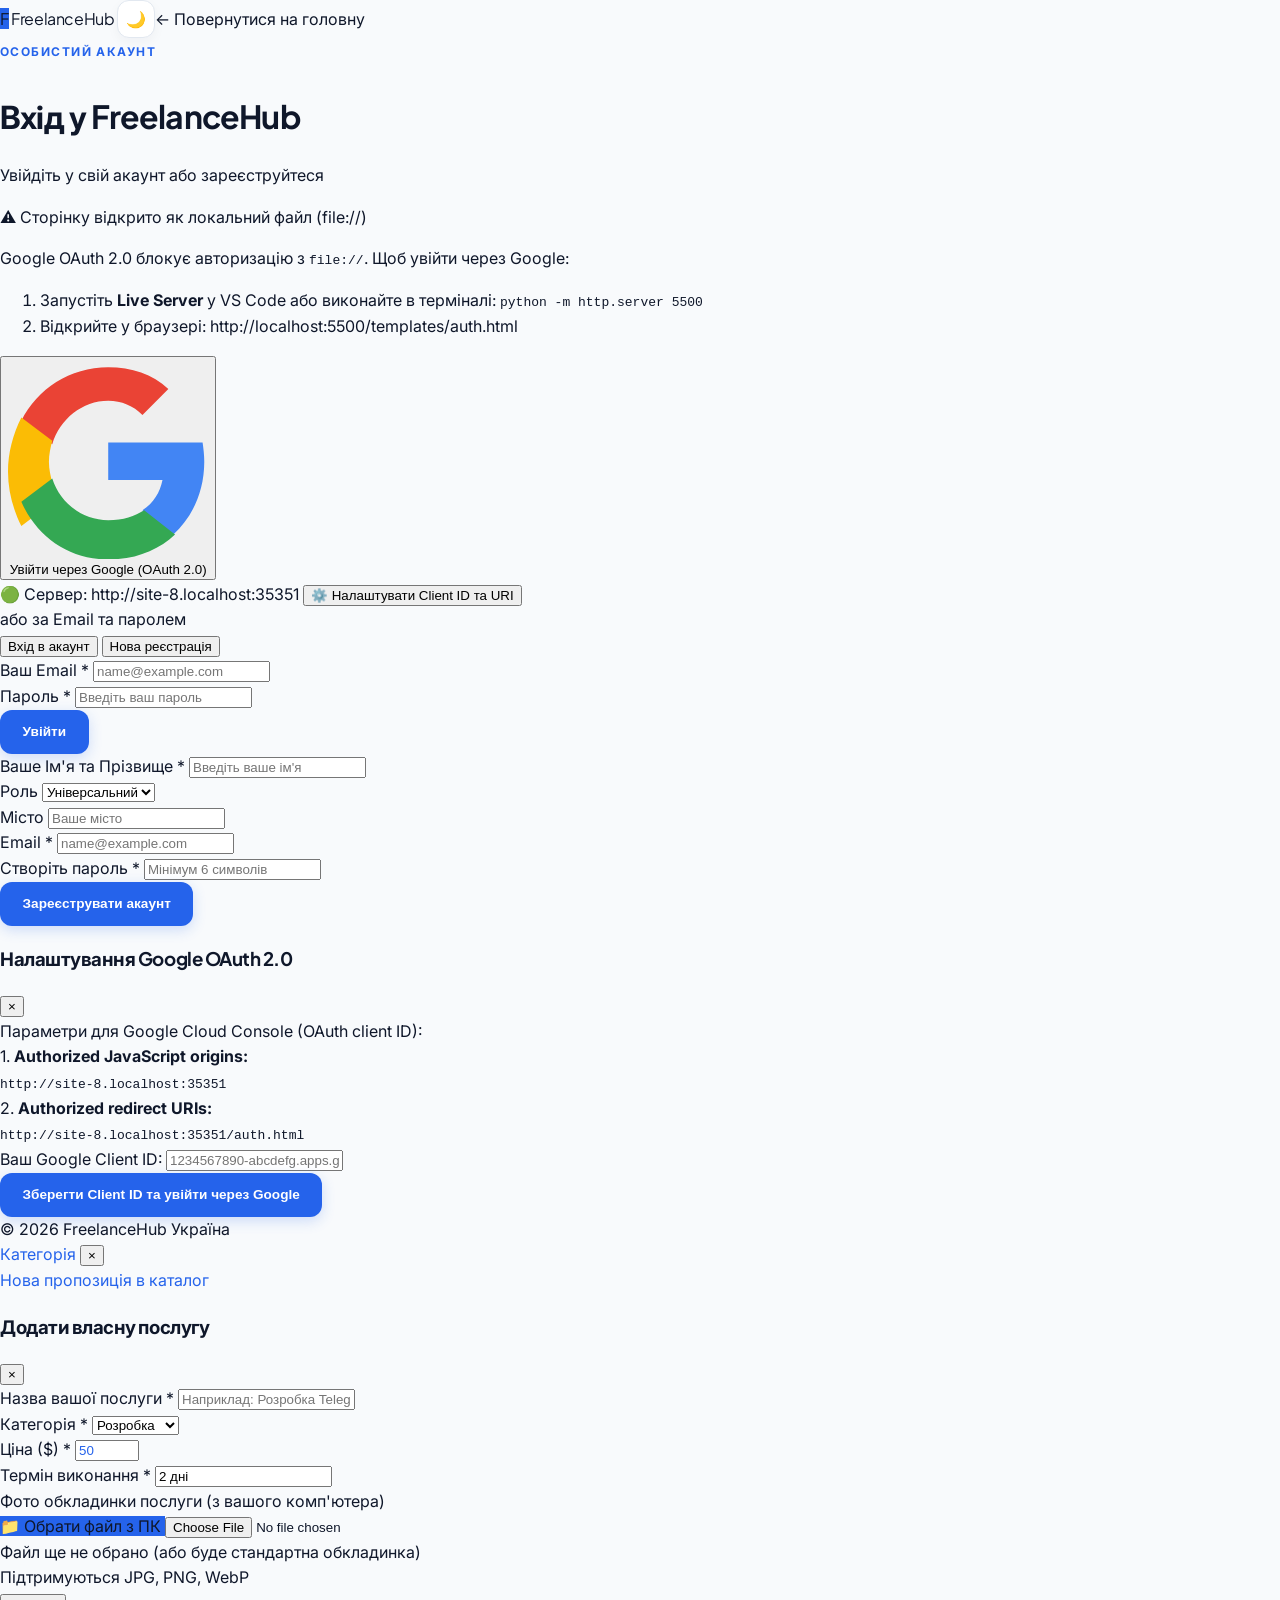
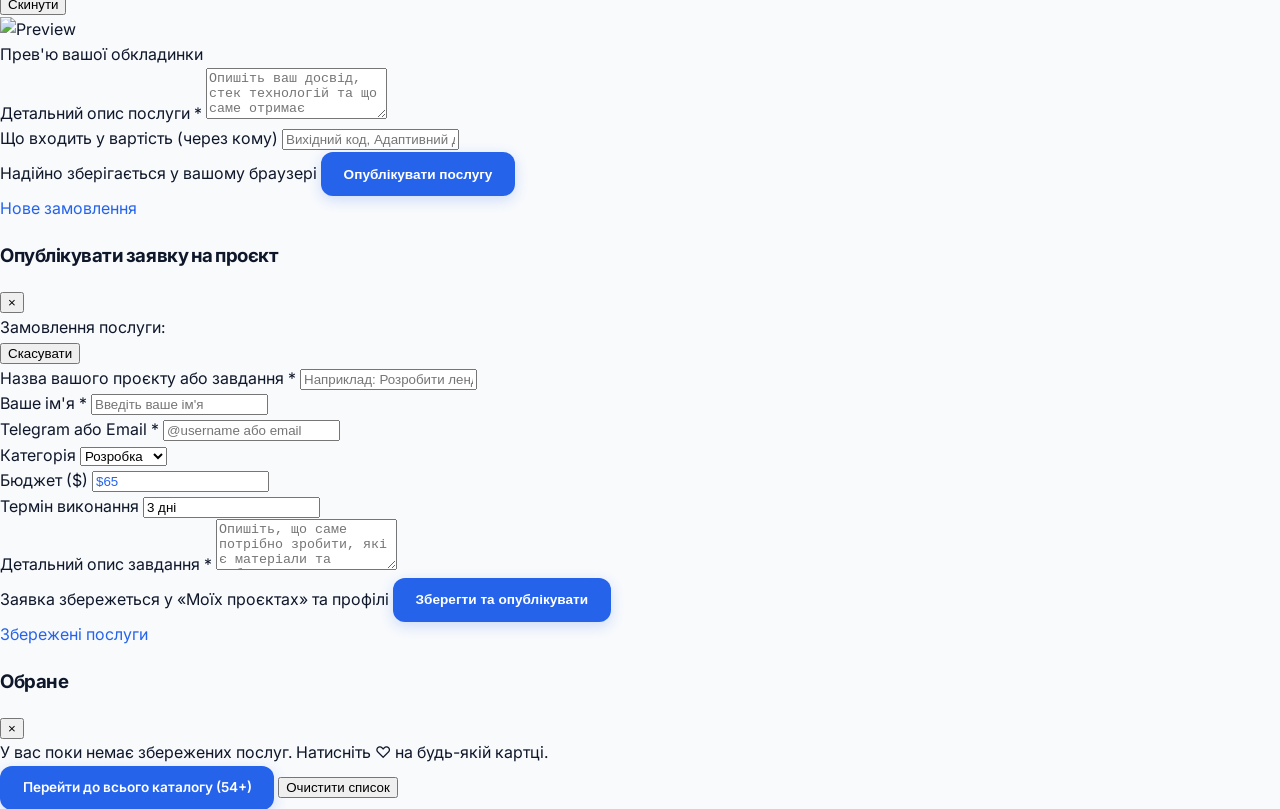
==== auth.html @ b8a4446a "update 4" ====
<!DOCTYPE html>
<html lang="uk" class="scroll-smooth">
<head>
    <meta charset="UTF-8">
    <meta name="viewport" content="width=device-width, initial-scale=1.0">
    <title>Вхід та Реєстрація — FreelanceHub Україна</title>
    <script src="https://cdn.tailwindcss.com"></script>
    <script src="https://accounts.google.com/gsi/client" async defer></script>
    <link href="https://fonts.googleapis.com/css2?family=Inter:wght@400;500;600;700&family=Plus+Jakarta+Sans:wght@700;800&display=swap" rel="stylesheet">
    <link rel="stylesheet" href="style.css">
    <link rel="stylesheet" href="../style.css">
    <link rel="stylesheet" href="../static/style.css">
</head>
<body class="bg-slate-50 text-slate-900 antialiased min-h-screen flex flex-col justify-between">

    <header class="border-b border-slate-200 bg-white">
        <div class="max-w-7xl mx-auto px-4 sm:px-8 h-16 flex items-center justify-between">
            <a href="index.html" class="font-display text-xl font-extrabold text-slate-900 flex items-center gap-2">
                <span class="w-8 h-8 rounded-xl bg-accent-dynamic text-white flex items-center justify-center text-base font-bold">F</span>
                <span>FreelanceHub</span>
            </a>
            <a href="index.html" class="text-xs font-bold text-slate-600 hover:text-slate-900">← Повернутися на головну</a>
        </div>
    </header>

    <main class="py-12 px-4 flex-1 flex items-center justify-center">
        <div class="w-full max-w-md bg-white rounded-3xl border border-slate-200 p-6 sm:p-8 shadow-xl">
            <div class="text-center mb-6">
                <div class="eyebrow">Особистий акаунт</div>
                <h1 class="font-display text-2xl sm:text-3xl font-extrabold text-slate-900">Вхід у FreelanceHub</h1>
                <p class="text-xs text-slate-500 mt-1">Увійдіть у свій акаунт або зареєструйтеся</p>
            </div>

            <div id="file-protocol-warning" class="hidden mb-5 p-4 rounded-2xl bg-amber-50 border border-amber-200 text-xs text-amber-900 space-y-2">
                <div class="font-bold text-amber-800">⚠️ Сторінку відкрито як локальний файл (file://)</div>
                <p>Google OAuth 2.0 блокує авторизацію з <code>file://</code>. Щоб увійти через Google:</p>
                <ol class="list-decimal pl-4 space-y-1">
                    <li>Запустіть <strong>Live Server</strong> у VS Code або виконайте в терміналі: <code>python -m http.server 5500</code></li>
                    <li>Відкрийте у браузері: <a href="http://localhost:5500/templates/auth.html" class="font-bold text-blue-600 underline">http://localhost:5500/templates/auth.html</a></li>
                </ol>
            </div>

            <div class="space-y-2 mb-5">
                <button type="button" id="real-google-oauth-btn" class="w-full py-3 px-4 rounded-xl border border-slate-300 bg-white hover:bg-slate-50 font-bold text-xs text-slate-800 flex items-center justify-center gap-3 shadow-sm transition-all">
                    <svg class="w-4 h-4" viewBox="0 0 24 24">
                        <path fill="#EA4335" d="M12 5c1.6 0 3 .6 4.1 1.7l3.1-3.1C17.3 1.8 14.8 1 12 1 7.4 1 3.5 3.6 1.6 7.4l3.7 2.8C6.2 7.2 8.9 5 12 5z"/>
                        <path fill="#4285F4" d="M23.5 12.3c0-.8-.1-1.6-.2-2.3H12v4.5h6.5c-.3 1.5-1.1 2.8-2.4 3.6l3.7 2.9c2.2-2 3.7-5 3.7-8.7z"/>
                        <path fill="#FBBC05" d="M5.3 14.8c-.2-.8-.4-1.6-.4-2.5s.2-1.7.4-2.5L1.6 7C.6 9 0 11.2 0 13.5s.6 4.5 1.6 6.5l3.7-2.8z"/>
                        <path fill="#34A853" d="M12 24c3.2 0 6-1.1 8-3l-3.7-2.9c-1.1.7-2.5 1.2-4.3 1.2-3.1 0-5.8-2.1-6.7-5l-3.7 2.8C3.5 21.4 7.4 24 12 24z"/>
                    </svg>
                    <span>Увійти через Google (OAuth 2.0)</span>
                </button>
                <div class="flex items-center justify-between text-[11px]">
                    <span id="origin-status-badge" class="text-slate-400"></span>
                    <button type="button" id="open-google-config-btn" class="font-semibold text-slate-500 hover:text-blue-600 underline">
                        ⚙️ Налаштувати Client ID та URI
                    </button>
                </div>
            </div>

            <div class="relative flex py-2 items-center mb-5">
                <div class="flex-grow border-t border-slate-200"></div>
                <span class="flex-shrink mx-3 text-[11px] font-bold uppercase text-slate-400">або за Email та паролем</span>
                <div class="flex-grow border-t border-slate-200"></div>
            </div>

            <div class="grid grid-cols-2 gap-2 p-1 bg-slate-100 rounded-xl mb-5 text-xs font-bold">
                <button type="button" id="tab-login" class="py-2 rounded-lg bg-white text-slate-900 shadow-sm">Вхід в акаунт</button>
                <button type="button" id="tab-register" class="py-2 rounded-lg text-slate-500">Нова реєстрація</button>
            </div>

            <div id="auth-error-box" class="hidden mb-4 p-3 rounded-xl bg-red-50 border border-red-200 text-xs font-semibold text-red-600"></div>

            <form id="login-form" class="space-y-4">
                <div>
                    <label class="block text-xs font-bold text-slate-800 mb-1">Ваш Email *</label>
                    <input type="email" required id="login-email" placeholder="name@example.com" class="w-full bg-slate-50 rounded-xl border border-slate-200 px-3.5 py-2.5 text-sm outline-none">
                </div>
                <div>
                    <label class="block text-xs font-bold text-slate-800 mb-1">Пароль *</label>
                    <input type="password" required id="login-pass" placeholder="Введіть ваш пароль" class="w-full bg-slate-50 rounded-xl border border-slate-200 px-3.5 py-2.5 text-sm outline-none">
                </div>
                <button type="submit" class="btn btn-primary w-full">Увійти</button>
            </form>

            <form id="register-form" class="hidden space-y-4">
                <div>
                    <label class="block text-xs font-bold text-slate-800 mb-1">Ваше Ім'я та Прізвище *</label>
                    <input type="text" required id="reg-name" placeholder="Введіть ваше ім'я" class="w-full bg-slate-50 rounded-xl border border-slate-200 px-3.5 py-2.5 text-sm outline-none">
                </div>
                <div class="grid grid-cols-2 gap-3">
                    <div>
                        <label class="block text-xs font-bold text-slate-800 mb-1">Роль</label>
                        <select id="reg-role" class="w-full bg-slate-50 rounded-xl border border-slate-200 px-3 py-2.5 text-sm outline-none">
                            <option value="Замовник і Фрілансер">Універсальний</option>
                            <option value="Замовник">Замовник</option>
                            <option value="Фрілансер">Фрілансер</option>
                        </select>
                    </div>
                    <div>
                        <label class="block text-xs font-bold text-slate-800 mb-1">Місто</label>
                        <input type="text" required id="reg-city" placeholder="Ваше місто" class="w-full bg-slate-50 rounded-xl border border-slate-200 px-3.5 py-2.5 text-sm outline-none">
                    </div>
                </div>
                <div>
                    <label class="block text-xs font-bold text-slate-800 mb-1">Email *</label>
                    <input type="email" required id="reg-email" placeholder="name@example.com" class="w-full bg-slate-50 rounded-xl border border-slate-200 px-3.5 py-2.5 text-sm outline-none">
                </div>
                <div>
                    <label class="block text-xs font-bold text-slate-800 mb-1">Створіть пароль *</label>
                    <input type="password" required minlength="6" id="reg-pass" placeholder="Мінімум 6 символів" class="w-full bg-slate-50 rounded-xl border border-slate-200 px-3.5 py-2.5 text-sm outline-none">
                </div>
                <button type="submit" class="btn btn-primary w-full">Зареєструвати акаунт</button>
            </form>
        </div>
    </main>

    <div id="google-config-modal" class="fixed inset-0 z-50 hidden items-center justify-center p-4 bg-slate-900/60 backdrop-blur-sm">
        <div class="w-full max-w-lg bg-white rounded-3xl border border-slate-200 shadow-2xl p-6 space-y-4">
            <div class="flex items-center justify-between border-b border-slate-100 pb-3">
                <h3 class="font-display text-lg font-extrabold text-slate-900">Налаштування Google OAuth 2.0</h3>
                <button type="button" id="close-google-config" class="text-slate-400 hover:text-slate-800 text-xl">&times;</button>
            </div>
            <div class="text-xs text-slate-600 space-y-3 leading-relaxed">
                <div class="p-3 rounded-xl bg-blue-50 border border-blue-200 text-slate-800 space-y-1.5">
                    <div class="font-bold text-blue-800">Параметри для Google Cloud Console (OAuth client ID):</div>
                    <div>1. <strong>Authorized JavaScript origins:</strong><br>
                        <code id="copy-origin-box" class="inline-block mt-0.5 bg-white px-2 py-1 rounded border border-blue-200 font-bold text-blue-700 select-all">http://localhost:5500</code>
                    </div>
                    <div>2. <strong>Authorized redirect URIs:</strong><br>
                        <code id="copy-redirect-box" class="inline-block mt-0.5 bg-white px-2 py-1 rounded border border-blue-200 font-bold text-blue-700 select-all">http://localhost:5500/templates/auth.html</code>
                    </div>
                </div>
            </div>
            <form id="save-client-id-form" class="space-y-3 pt-2 border-t border-slate-100">
                <div>
                    <label class="block text-xs font-bold text-slate-800 mb-1">Ваш Google Client ID:</label>
                    <input type="text" required id="google-client-id-input" placeholder="1234567890-abcdefg.apps.googleusercontent.com" class="w-full bg-slate-50 rounded-xl border border-slate-200 px-3.5 py-2.5 text-xs outline-none">
                </div>
                <div class="flex justify-end gap-2">
                    <button type="submit" class="btn btn-primary text-xs w-full">Зберегти Client ID та увійти через Google</button>
                </div>
            </form>
        </div>
    </div>

    <footer class="py-6 text-center text-xs text-slate-400">
        © 2026 FreelanceHub Україна
    </footer>

    <script>
        if (window.location.hostname === '127.0.0.1') {
            window.location.hostname = 'localhost';
        }

        (function loadCoreScript() {
            const paths = ['script.js', '../script.js', '../static/script.js'];
            let idx = 0;
            function tryNext() {
                if (idx >= paths.length) return;
                const s = document.createElement('script');
                s.src = paths[idx++];
                s.onload = initAuthPage;
                s.onerror = tryNext;
                document.body.appendChild(s);
            }
            tryNext();
        })();

        function initAuthPage() {
            const tabLogin = document.getElementById('tab-login');
            const tabReg = document.getElementById('tab-register');
            const formLogin = document.getElementById('login-form');
            const formReg = document.getElementById('register-form');
            const errBox = document.getElementById('auth-error-box');

            const isFileProtocol = window.location.protocol === 'file:';
            if (isFileProtocol) {
                document.getElementById('file-protocol-warning').classList.remove('hidden');
                document.getElementById('origin-status-badge').textContent = '⚠️ Відкрийте через localhost';
            } else {
                const cleanUrl = window.location.href.split('#')[0].split('?')[0];
                document.getElementById('copy-origin-box').textContent = window.location.origin;
                document.getElementById('copy-redirect-box').textContent = cleanUrl;
                document.getElementById('origin-status-badge').textContent = `🟢 Сервер: ${window.location.origin}`;
            }

            function showError(msg) {
                errBox.textContent = msg;
                errBox.classList.remove('hidden');
            }
            function clearError() {
                errBox.classList.add('hidden');
            }

            tabLogin.addEventListener('click', () => {
                clearError();
                tabLogin.className = 'py-2 rounded-lg bg-white text-slate-900 shadow-sm';
                tabReg.className = 'py-2 rounded-lg text-slate-500';
                formLogin.classList.remove('hidden');
                formReg.classList.add('hidden');
            });

            tabReg.addEventListener('click', () => {
                clearError();
                tabReg.className = 'py-2 rounded-lg bg-white text-slate-900 shadow-sm';
                tabLogin.className = 'py-2 rounded-lg text-slate-500';
                formReg.classList.remove('hidden');
                formLogin.classList.add('hidden');
            });

            formReg.addEventListener('submit', (e) => {
                e.preventDefault();
                clearError();
                const name = document.getElementById('reg-name').value.trim();
                const role = document.getElementById('reg-role').value;
                const city = document.getElementById('reg-city').value.trim();
                const email = document.getElementById('reg-email').value.trim().toLowerCase();
                const password = document.getElementById('reg-pass').value;

                const users = getUsersList();
                if (users.some(u => u.email.toLowerCase() === email)) {
                    showError('Користувач з таким Email вже зареєстрований. Перейдіть на вкладку «Вхід в акаунт».');
                    return;
                }

                const newUser = {
                    name,
                    email,
                    password,
                    role,
                    city,
                    handle: '@' + email.split('@')[0].replace(/[^a-zA-Z0-9_]/g, '_'),
                    rate: 15,
                    title: `${role} на FreelanceHub`,
                    bio: '',
                    skills: '',
                    avatar: DEFAULT_AVATAR,
                    cover: 'cover-ocean',
                    provider: 'email'
                };
                setCurrentUser(newUser);
                showToast(`Акаунт створено, ${name}!`, 'Перехід у ваш профіль...');
                setTimeout(() => window.location.href = 'profile.html', 800);
            });

            formLogin.addEventListener('submit', (e) => {
                e.preventDefault();
                clearError();
                const email = document.getElementById('login-email').value.trim().toLowerCase();
                const password = document.getElementById('login-pass').value;

                const existing = getUsersList().find(u => u.email.toLowerCase() === email);
                if (!existing) {
                    showError('Акаунт із таким Email не знайдено. Спочатку зареєструйтеся на вкладці «Нова реєстрація».');
                    return;
                }
                if (existing.password && existing.password !== password) {
                    showError('Невірний пароль.');
                    return;
                }

                setCurrentUser(existing);
                showToast(`З поверненням, ${existing.name}!`, 'Перехід у ваш профіль...');
                setTimeout(() => window.location.href = 'profile.html', 800);
            });

            if (window.location.hash && window.location.hash.includes('access_token=')) {
                const params = new URLSearchParams(window.location.hash.substring(1));
                const accessToken = params.get('access_token');
                if (accessToken) {
                    fetchGoogleUserProfile(accessToken);
                }
            }

            async function fetchGoogleUserProfile(accessToken) {
                try {
                    const res = await fetch('https://www.googleapis.com/oauth2/v3/userinfo', {
                        headers: { Authorization: `Bearer ${accessToken}` }
                    });
                    if (!res.ok) throw new Error('Не вдалося отримати дані профілю Google');
                    const data = await res.json();

                    const googleUser = {
                        name: data.name || data.given_name || 'Користувач Google',
                        email: data.email,
                        role: 'Замовник і Фрілансер',
                        city: 'Україна',
                        handle: '@' + (data.email ? data.email.split('@')[0] : 'google_user'),
                        rate: 15,
                        title: 'Підтверджений акаунт Google',
                        bio: '',
                        skills: '',
                        avatar: data.picture || DEFAULT_AVATAR,
                        cover: 'cover-ocean',
                        provider: 'google'
                    };
                    setCurrentUser(googleUser);
                    showToast('Успішний вхід через Google!', `Підтверджено: ${data.email}`);
                    setTimeout(() => window.location.href = 'profile.html', 800);
                } catch (err) {
                    showError('Помилка авторизації Google: ' + err.message);
                }
            }

            function startRealGoogleOAuth() {
                clearError();
                if (window.location.protocol === 'file:') {
                    showError('Відкрийте сайт через локальний сервер http://localhost:5500/templates/auth.html');
                    document.getElementById('file-protocol-warning').classList.remove('hidden');
                    return;
                }

                const clientId = getGoogleClientId();
                if (!clientId) {
                    document.getElementById('google-config-modal').classList.remove('hidden');
                    document.getElementById('google-config-modal').classList.add('flex');
                    return;
                }

                if (window.google && window.google.accounts && window.google.accounts.oauth2) {
                    const tokenClient = google.accounts.oauth2.initTokenClient({
                        client_id: clientId,
                        scope: 'openid email profile',
                        prompt: 'select_account',
                        callback: (tokenResponse) => {
                            if (tokenResponse && tokenResponse.access_token) {
                                fetchGoogleUserProfile(tokenResponse.access_token);
                            }
                        }
                    });
                    tokenClient.requestAccessToken();
                } else {
                    const redirectUri = window.location.href.split('#')[0].split('?')[0];
                    const authUrl = `https://accounts.google.com/o/oauth2/v2/auth?client_id=${encodeURIComponent(clientId)}&redirect_uri=${encodeURIComponent(redirectUri)}&response_type=token&scope=${encodeURIComponent('openid email profile')}&prompt=select_account`;
                    window.location.href = authUrl;
                }
            }

            document.getElementById('real-google-oauth-btn').addEventListener('click', startRealGoogleOAuth);

            const cfgModal = document.getElementById('google-config-modal');
            document.getElementById('open-google-config-btn').addEventListener('click', () => {
                document.getElementById('google-client-id-input').value = getGoogleClientId();
                cfgModal.classList.remove('hidden');
                cfgModal.classList.add('flex');
            });
            document.getElementById('close-google-config').addEventListener('click', () => {
                cfgModal.classList.add('hidden');
                cfgModal.classList.remove('flex');
            });

            document.getElementById('save-client-id-form').addEventListener('submit', (e) => {
                e.preventDefault();
                const val = document.getElementById('google-client-id-input').value.trim();
                localStorage.setItem('fh_google_client_id', val);
                cfgModal.classList.add('hidden');
                cfgModal.classList.remove('flex');
                startRealGoogleOAuth();
            });
        }
    </script>
</body>
</html>
---- style.css ----
:root {
    --bg: #f8fafc;
    --bg-soft: #f1f5f9;
    --surface: #ffffff;
    --text: #0f172a;
    --muted: #475569;
    --line: #e2e8f0;
    --accent: #2563eb;
    --accent-hover: #1d4ed8;
    --accent-soft: #eff6ff;
    --gold: #f59e0b;
    --shadow-sm: 0 4px 12px rgba(15, 23, 42, 0.04);
    --shadow-md: 0 12px 32px rgba(15, 23, 42, 0.08);
    --radius-md: 14px;
    --radius-lg: 20px;
}

html.dark-mode {
    --bg: #0b0f19;
    --bg-soft: #111827;
    --surface: #1e293b;
    --text: #f8fafc;
    --muted: #94a3b8;
    --line: #334155;
    --accent-soft: rgba(37, 99, 235, 0.18);
    --shadow-sm: 0 4px 12px rgba(0, 0, 0, 0.35);
    --shadow-md: 0 12px 32px rgba(0, 0, 0, 0.5);
}

* {
    box-sizing: border-box;
}

html {
    scroll-behavior: smooth;
}

body {
    margin: 0;
    background-color: var(--bg) !important;
    color: var(--text) !important;
    font-family: 'Inter', -apple-system, BlinkMacSystemFont, sans-serif;
    overflow-x: hidden;
    line-height: 1.6;
    transition: background-color 0.25s ease, color 0.25s ease;
}

html.dark-mode header {
    background-color: rgba(15, 23, 42, 0.92) !important;
    border-color: var(--line) !important;
}

html.dark-mode .bg-white {
    background-color: var(--surface) !important;
    color: var(--text) !important;
}

html.dark-mode .bg-slate-50,
html.dark-mode .bg-slate-100 {
    background-color: var(--bg-soft) !important;
    color: var(--text) !important;
}

html.dark-mode .text-slate-900,
html.dark-mode .text-slate-800,
html.dark-mode .text-slate-700 {
    color: var(--text) !important;
}

html.dark-mode .text-slate-600,
html.dark-mode .text-slate-500,
html.dark-mode .text-slate-400 {
    color: var(--muted) !important;
}

html.dark-mode .border-slate-200,
html.dark-mode .border-slate-200\/80,
html.dark-mode .border-slate-300,
html.dark-mode .border-slate-100 {
    border-color: var(--line) !important;
}

html.dark-mode input,
html.dark-mode select,
html.dark-mode textarea {
    background-color: var(--bg-soft) !important;
    color: var(--text) !important;
    border-color: var(--line) !important;
}

html.dark-mode input::placeholder,
html.dark-mode textarea::placeholder {
    color: #64748b !important;
}

html.dark-mode .hero {
    background: radial-gradient(circle at 85% 15%, var(--accent-soft), transparent 45%),
                linear-gradient(180deg, #0f172a 0%, #0b0f19 100%) !important;
}

html.dark-mode .bg-blue-50,
html.dark-mode .bg-blue-50\/60 {
    background-color: rgba(37, 99, 235, 0.15) !important;
    border-color: rgba(59, 130, 246, 0.35) !important;
}

img {
    display: block;
    max-width: 100%;
}

a {
    text-decoration: none;
    color: inherit;
}

.font-display {
    font-family: 'Plus Jakarta Sans', 'Inter', sans-serif;
    letter-spacing: -0.025em;
}

.bg-accent-dynamic { background-color: var(--accent) !important; }
.text-accent-dynamic { color: var(--accent) !important; }
.border-accent-dynamic { border-color: var(--accent) !important; }
.bg-accent-soft-dynamic { background-color: var(--accent-soft) !important; }

.hero {
    position: relative;
    background: radial-gradient(circle at 85% 15%, var(--accent-soft), transparent 45%),
                linear-gradient(180deg, #ffffff 0%, #f8fafc 100%);
}

.eyebrow {
    display: inline-block;
    margin-bottom: 0.5rem;
    color: var(--accent);
    font-size: 0.75rem;
    font-weight: 700;
    letter-spacing: 0.12em;
    text-transform: uppercase;
}

.theme-toggle-btn {
    width: 38px;
    height: 38px;
    border-radius: 12px;
    border: 1px solid var(--line);
    background: var(--surface);
    color: var(--text);
    display: inline-flex;
    align-items: center;
    justify-content: center;
    font-size: 1rem;
    cursor: pointer;
    transition: all 0.2s ease;
    box-shadow: var(--shadow-sm);
    flex-shrink: 0;
}

.theme-toggle-btn:hover {
    border-color: var(--accent);
    transform: translateY(-1px);
}

.btn {
    display: inline-flex;
    align-items: center;
    justify-content: center;
    gap: 0.5rem;
    min-height: 44px;
    padding: 0 1.35rem;
    border-radius: 12px;
    font-size: 0.85rem;
    font-weight: 600;
    cursor: pointer;
    transition: all 0.2s ease;
    border: 1px solid transparent;
}

.btn:hover {
    transform: translateY(-1px);
}

.btn-primary {
    background: var(--accent);
    color: #ffffff !important;
    box-shadow: 0 4px 14px rgba(37, 99, 235, 0.2);
}

.btn-primary:hover {
    background: var(--accent-hover);
}

.btn-secondary {
    background: var(--surface);
    color: var(--text);
    border-color: var(--line);
    box-shadow: var(--shadow-sm);
}

.btn-secondary:hover {
    border-color: var(--accent);
    color: var(--accent);
    background: var(--accent-soft);
}

.btn-danger {
    background: #fef2f2;
    color: #dc2626 !important;
    border-color: #fecaca;
}

.btn-danger:hover {
    background: #dc2626;
    color: #ffffff !important;
}

.portfolio-card,
.testimonial-card,
.process-card,
.project-card {
    background: var(--surface);
    border: 1px solid var(--line);
    border-radius: var(--radius-lg);
    box-shadow: var(--shadow-sm);
    transition: transform 0.25s ease, border-color 0.25s ease, box-shadow 0.25s ease, background-color 0.25s ease;
}

.portfolio-card:hover,
.testimonial-card:hover,
.process-card:hover,
.project-card:hover {
    transform: translateY(-4px);
    border-color: var(--accent);
    box-shadow: var(--shadow-md);
}

.portfolio-card {
    overflow: hidden;
    display: flex;
    flex-direction: column;
    position: relative;
}

.portfolio-cover-wrap {
    position: relative;
    overflow: hidden;
    height: 200px;
    background: var(--bg-soft);
}

.portfolio-cover {
    width: 100%;
    height: 100%;
    object-fit: cover;
    transition: transform 0.45s ease;
}

.portfolio-card:hover .portfolio-cover {
    transform: scale(1.05);
}

.card-body {
    padding: 1.25rem;
    display: flex;
    flex-direction: column;
    flex: 1;
}

.card-avatar {
    width: 38px !important;
    height: 38px !important;
    border-radius: 9999px;
    object-fit: cover;
    border: 1px solid var(--line);
    background: #e2e8f0;
    flex-shrink: 0;
}

.card-title {
    font-size: 1.08rem;
    line-height: 1.35;
    margin: 0 0 0.5rem;
    font-weight: 700;
    color: var(--text);
    transition: color 0.2s ease;
}

.portfolio-card:hover .card-title {
    color: var(--accent);
}

.card-footer {
    margin-top: auto;
    display: flex;
    align-items: center;
    justify-content: space-between;
    padding-top: 0.9rem;
    border-top: 1px solid var(--line);
    font-size: 0.82rem;
}

.card-price {
    color: var(--text);
    font-size: 1.2rem;
    font-weight: 800;
}

.filter-pill,
.calc-pill {
    padding: 0.5rem 1rem;
    font-size: 0.8rem;
    font-weight: 600;
    border-radius: 9999px;
    border: 1px solid var(--line);
    color: var(--muted);
    background: var(--surface);
    transition: all 0.2s ease;
    cursor: pointer;
}

.calc-pill {
    border-radius: 12px;
    padding: 0.75rem;
}

.filter-pill:hover,
.calc-pill:hover {
    border-color: var(--accent);
    color: var(--accent);
}

.filter-pill.active,
.calc-pill.active {
    background: var(--accent) !important;
    color: #ffffff !important;
    border-color: var(--accent) !important;
}

input[type="range"] {
    -webkit-appearance: none;
    appearance: none;
    width: 100%;
    height: 8px;
    border-radius: 999px;
    background: var(--line);
    outline: none;
}

input[type="range"]::-webkit-slider-thumb {
    -webkit-appearance: none;
    appearance: none;
    width: 20px;
    height: 20px;
    border-radius: 50%;
    background: var(--accent);
    cursor: pointer;
    border: 3px solid var(--surface);
    box-shadow: 0 2px 6px rgba(0, 0, 0, 0.2);
}

.cover-ocean { background: linear-gradient(135deg, #2563eb 0%, #06b6d4 100%); }
.cover-emerald { background: linear-gradient(135deg, #059669 0%, #10b981 100%); }
.cover-violet { background: linear-gradient(135deg, #7c3aed 0%, #ec4899 100%); }
.cover-amber { background: linear-gradient(135deg, #d97706 0%, #f59e0b 100%); }
.cover-slate { background: linear-gradient(135deg, #0f172a 0%, #334155 100%); }
.cover-rose { background: linear-gradient(135deg, #e11d48 0%, #fb7185 100%); }

.process-card.active {
    border-color: var(--accent);
    background: var(--accent-soft);
}
---- style.css ----
:root {
    --bg: #f8fafc;
    --bg-soft: #f1f5f9;
    --surface: #ffffff;
    --text: #0f172a;
    --muted: #475569;
    --line: #e2e8f0;
    --accent: #2563eb;
    --accent-hover: #1d4ed8;
    --accent-soft: #eff6ff;
    --gold: #f59e0b;
    --shadow-sm: 0 4px 12px rgba(15, 23, 42, 0.04);
    --shadow-md: 0 12px 32px rgba(15, 23, 42, 0.08);
    --radius-md: 14px;
    --radius-lg: 20px;
}

html.dark-mode {
    --bg: #0b0f19;
    --bg-soft: #111827;
    --surface: #1e293b;
    --text: #f8fafc;
    --muted: #94a3b8;
    --line: #334155;
    --accent-soft: rgba(37, 99, 235, 0.18);
    --shadow-sm: 0 4px 12px rgba(0, 0, 0, 0.35);
    --shadow-md: 0 12px 32px rgba(0, 0, 0, 0.5);
}

* {
    box-sizing: border-box;
}

html {
    scroll-behavior: smooth;
}

body {
    margin: 0;
    background-color: var(--bg) !important;
    color: var(--text) !important;
    font-family: 'Inter', -apple-system, BlinkMacSystemFont, sans-serif;
    overflow-x: hidden;
    line-height: 1.6;
    transition: background-color 0.25s ease, color 0.25s ease;
}

html.dark-mode header {
    background-color: rgba(15, 23, 42, 0.92) !important;
    border-color: var(--line) !important;
}

html.dark-mode .bg-white {
    background-color: var(--surface) !important;
    color: var(--text) !important;
}

html.dark-mode .bg-slate-50,
html.dark-mode .bg-slate-100 {
    background-color: var(--bg-soft) !important;
    color: var(--text) !important;
}

html.dark-mode .text-slate-900,
html.dark-mode .text-slate-800,
html.dark-mode .text-slate-700 {
    color: var(--text) !important;
}

html.dark-mode .text-slate-600,
html.dark-mode .text-slate-500,
html.dark-mode .text-slate-400 {
    color: var(--muted) !important;
}

html.dark-mode .border-slate-200,
html.dark-mode .border-slate-200\/80,
html.dark-mode .border-slate-300,
html.dark-mode .border-slate-100 {
    border-color: var(--line) !important;
}

html.dark-mode input,
html.dark-mode select,
html.dark-mode textarea {
    background-color: var(--bg-soft) !important;
    color: var(--text) !important;
    border-color: var(--line) !important;
}

html.dark-mode input::placeholder,
html.dark-mode textarea::placeholder {
    color: #64748b !important;
}

html.dark-mode .hero {
    background: radial-gradient(circle at 85% 15%, var(--accent-soft), transparent 45%),
                linear-gradient(180deg, #0f172a 0%, #0b0f19 100%) !important;
}

html.dark-mode .bg-blue-50,
html.dark-mode .bg-blue-50\/60 {
    background-color: rgba(37, 99, 235, 0.15) !important;
    border-color: rgba(59, 130, 246, 0.35) !important;
}

img {
    display: block;
    max-width: 100%;
}

a {
    text-decoration: none;
    color: inherit;
}

.font-display {
    font-family: 'Plus Jakarta Sans', 'Inter', sans-serif;
    letter-spacing: -0.025em;
}

.bg-accent-dynamic { background-color: var(--accent) !important; }
.text-accent-dynamic { color: var(--accent) !important; }
.border-accent-dynamic { border-color: var(--accent) !important; }
.bg-accent-soft-dynamic { background-color: var(--accent-soft) !important; }

.hero {
    position: relative;
    background: radial-gradient(circle at 85% 15%, var(--accent-soft), transparent 45%),
                linear-gradient(180deg, #ffffff 0%, #f8fafc 100%);
}

.eyebrow {
    display: inline-block;
    margin-bottom: 0.5rem;
    color: var(--accent);
    font-size: 0.75rem;
    font-weight: 700;
    letter-spacing: 0.12em;
    text-transform: uppercase;
}

.theme-toggle-btn {
    width: 38px;
    height: 38px;
    border-radius: 12px;
    border: 1px solid var(--line);
    background: var(--surface);
    color: var(--text);
    display: inline-flex;
    align-items: center;
    justify-content: center;
    font-size: 1rem;
    cursor: pointer;
    transition: all 0.2s ease;
    box-shadow: var(--shadow-sm);
    flex-shrink: 0;
}

.theme-toggle-btn:hover {
    border-color: var(--accent);
    transform: translateY(-1px);
}

.btn {
    display: inline-flex;
    align-items: center;
    justify-content: center;
    gap: 0.5rem;
    min-height: 44px;
    padding: 0 1.35rem;
    border-radius: 12px;
    font-size: 0.85rem;
    font-weight: 600;
    cursor: pointer;
    transition: all 0.2s ease;
    border: 1px solid transparent;
}

.btn:hover {
    transform: translateY(-1px);
}

.btn-primary {
    background: var(--accent);
    color: #ffffff !important;
    box-shadow: 0 4px 14px rgba(37, 99, 235, 0.2);
}

.btn-primary:hover {
    background: var(--accent-hover);
}

.btn-secondary {
    background: var(--surface);
    color: var(--text);
    border-color: var(--line);
    box-shadow: var(--shadow-sm);
}

.btn-secondary:hover {
    border-color: var(--accent);
    color: var(--accent);
    background: var(--accent-soft);
}

.btn-danger {
    background: #fef2f2;
    color: #dc2626 !important;
    border-color: #fecaca;
}

.btn-danger:hover {
    background: #dc2626;
    color: #ffffff !important;
}

.portfolio-card,
.testimonial-card,
.process-card,
.project-card {
    background: var(--surface);
    border: 1px solid var(--line);
    border-radius: var(--radius-lg);
    box-shadow: var(--shadow-sm);
    transition: transform 0.25s ease, border-color 0.25s ease, box-shadow 0.25s ease, background-color 0.25s ease;
}

.portfolio-card:hover,
.testimonial-card:hover,
.process-card:hover,
.project-card:hover {
    transform: translateY(-4px);
    border-color: var(--accent);
    box-shadow: var(--shadow-md);
}

.portfolio-card {
    overflow: hidden;
    display: flex;
    flex-direction: column;
    position: relative;
}

.portfolio-cover-wrap {
    position: relative;
    overflow: hidden;
    height: 200px;
    background: var(--bg-soft);
}

.portfolio-cover {
    width: 100%;
    height: 100%;
    object-fit: cover;
    transition: transform 0.45s ease;
}

.portfolio-card:hover .portfolio-cover {
    transform: scale(1.05);
}

.card-body {
    padding: 1.25rem;
    display: flex;
    flex-direction: column;
    flex: 1;
}

.card-avatar {
    width: 38px !important;
    height: 38px !important;
    border-radius: 9999px;
    object-fit: cover;
    border: 1px solid var(--line);
    background: #e2e8f0;
    flex-shrink: 0;
}

.card-title {
    font-size: 1.08rem;
    line-height: 1.35;
    margin: 0 0 0.5rem;
    font-weight: 700;
    color: var(--text);
    transition: color 0.2s ease;
}

.portfolio-card:hover .card-title {
    color: var(--accent);
}

.card-footer {
    margin-top: auto;
    display: flex;
    align-items: center;
    justify-content: space-between;
    padding-top: 0.9rem;
    border-top: 1px solid var(--line);
    font-size: 0.82rem;
}

.card-price {
    color: var(--text);
    font-size: 1.2rem;
    font-weight: 800;
}

.filter-pill,
.calc-pill {
    padding: 0.5rem 1rem;
    font-size: 0.8rem;
    font-weight: 600;
    border-radius: 9999px;
    border: 1px solid var(--line);
    color: var(--muted);
    background: var(--surface);
    transition: all 0.2s ease;
    cursor: pointer;
}

.calc-pill {
    border-radius: 12px;
    padding: 0.75rem;
}

.filter-pill:hover,
.calc-pill:hover {
    border-color: var(--accent);
    color: var(--accent);
}

.filter-pill.active,
.calc-pill.active {
    background: var(--accent) !important;
    color: #ffffff !important;
    border-color: var(--accent) !important;
}

input[type="range"] {
    -webkit-appearance: none;
    appearance: none;
    width: 100%;
    height: 8px;
    border-radius: 999px;
    background: var(--line);
    outline: none;
}

input[type="range"]::-webkit-slider-thumb {
    -webkit-appearance: none;
    appearance: none;
    width: 20px;
    height: 20px;
    border-radius: 50%;
    background: var(--accent);
    cursor: pointer;
    border: 3px solid var(--surface);
    box-shadow: 0 2px 6px rgba(0, 0, 0, 0.2);
}

.cover-ocean { background: linear-gradient(135deg, #2563eb 0%, #06b6d4 100%); }
.cover-emerald { background: linear-gradient(135deg, #059669 0%, #10b981 100%); }
.cover-violet { background: linear-gradient(135deg, #7c3aed 0%, #ec4899 100%); }
.cover-amber { background: linear-gradient(135deg, #d97706 0%, #f59e0b 100%); }
.cover-slate { background: linear-gradient(135deg, #0f172a 0%, #334155 100%); }
.cover-rose { background: linear-gradient(135deg, #e11d48 0%, #fb7185 100%); }

.process-card.active {
    border-color: var(--accent);
    background: var(--accent-soft);
}
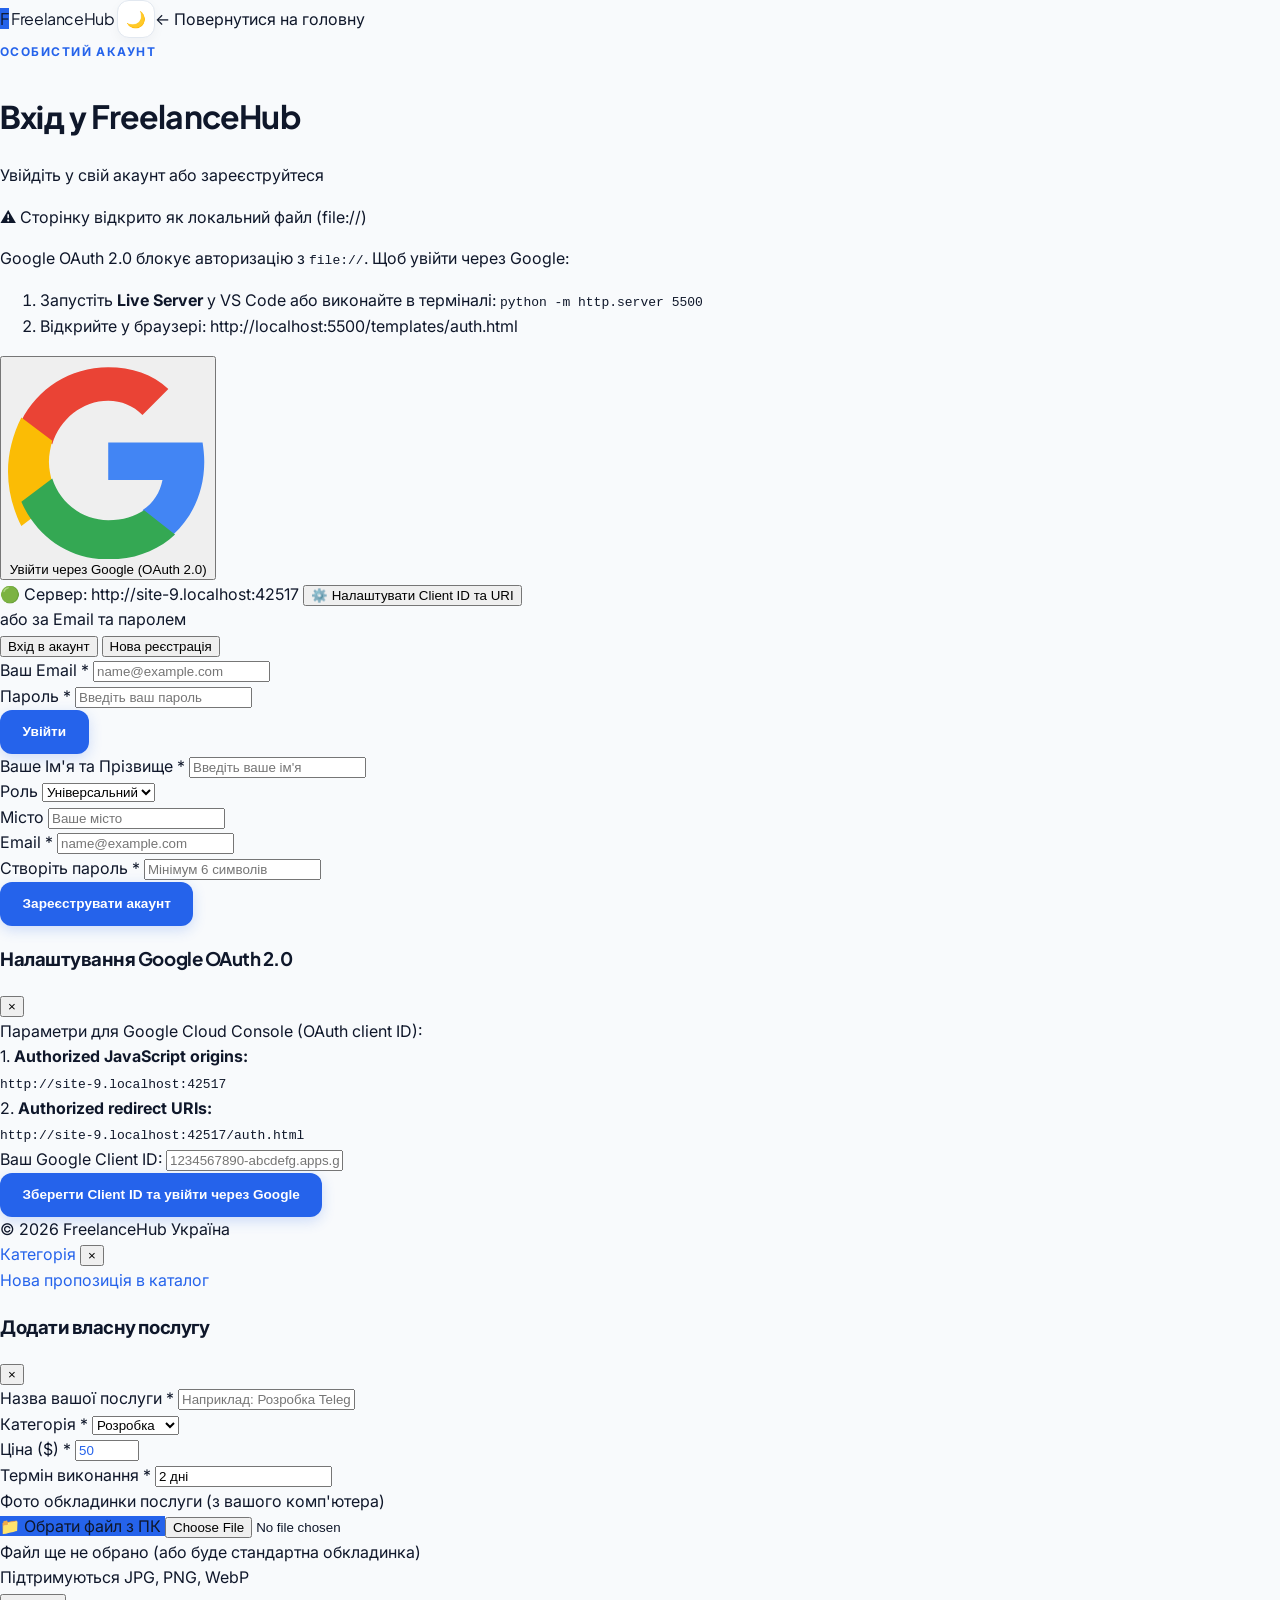
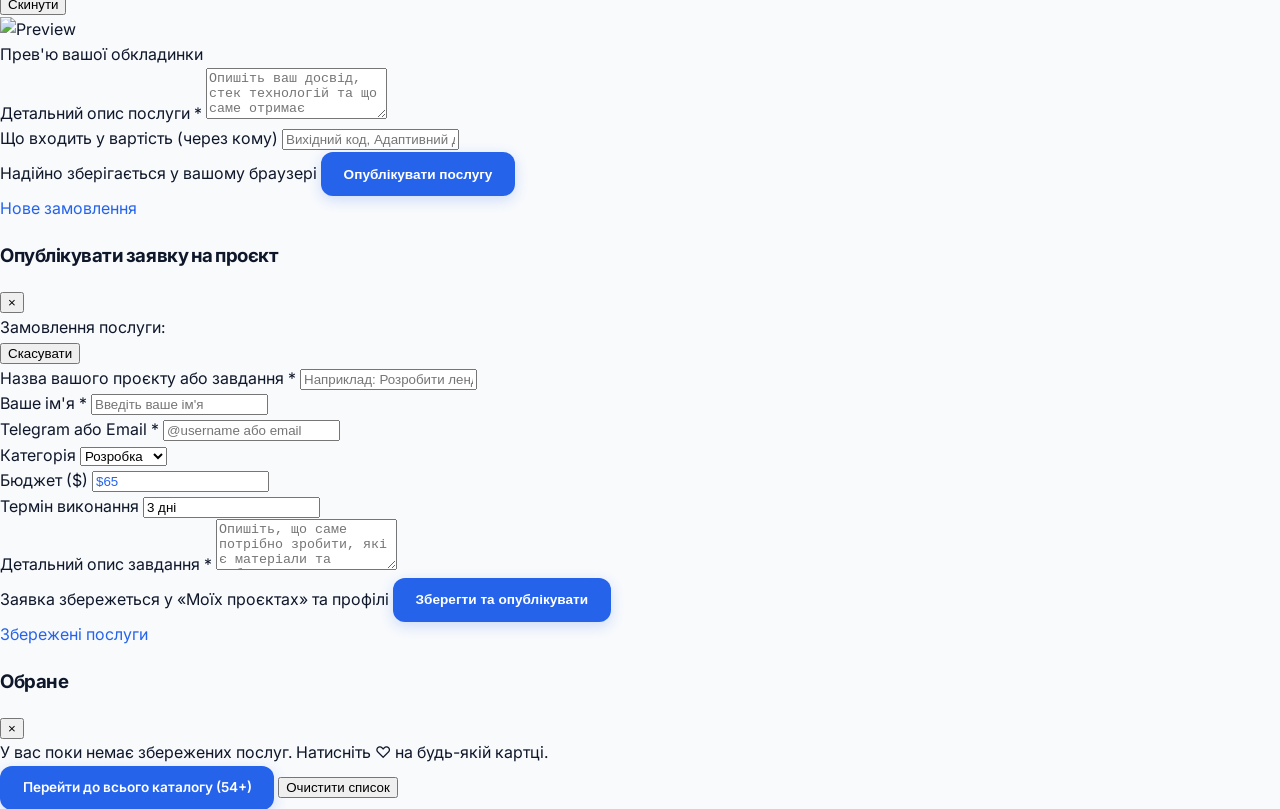
==== commit 5b0568ae: "update 6" ====
--- a/auth.html
+++ b/auth.html
@@ -41,6 +41,7 @@
             </div>
 
             <div class="space-y-2 mb-5">
+                <!-- Кнопка реальної авторизації через протокол Google OAuth 2.0 -->
                 <button type="button" id="real-google-oauth-btn" class="w-full py-3 px-4 rounded-xl border border-slate-300 bg-white hover:bg-slate-50 font-bold text-xs text-slate-800 flex items-center justify-center gap-3 shadow-sm transition-all">
                     <svg class="w-4 h-4" viewBox="0 0 24 24">
                         <path fill="#EA4335" d="M12 5c1.6 0 3 .6 4.1 1.7l3.1-3.1C17.3 1.8 14.8 1 12 1 7.4 1 3.5 3.6 1.6 7.4l3.7 2.8C6.2 7.2 8.9 5 12 5z"/>
@@ -52,7 +53,7 @@
                 </button>
                 <div class="flex items-center justify-between text-[11px]">
                     <span id="origin-status-badge" class="text-slate-400"></span>
-                    <button type="button" id="open-google-config-btn" class="font-semibold text-slate-500 hover:text-blue-600 underline">
+                    <button type="button" id="open-google-config-btn" class="hidden font-semibold text-slate-500 hover:text-blue-600 underline">
                         ⚙️ Налаштувати Client ID та URI
                     </button>
                 </div>
@@ -71,6 +72,7 @@
 
             <div id="auth-error-box" class="hidden mb-4 p-3 rounded-xl bg-red-50 border border-red-200 text-xs font-semibold text-red-600"></div>
 
+            <!-- Форма входу для зареєстрованих користувачів (перевірка Email та пароля) -->
             <form id="login-form" class="space-y-4">
                 <div>
                     <label class="block text-xs font-bold text-slate-800 mb-1">Ваш Email *</label>
@@ -83,6 +85,7 @@
                 <button type="submit" class="btn btn-primary w-full">Увійти</button>
             </form>
 
+            <!-- Форма створення нового акаунту зі збереженням у базу користувачів localStorage -->
             <form id="register-form" class="hidden space-y-4">
                 <div>
                     <label class="block text-xs font-bold text-slate-800 mb-1">Ваше Ім'я та Прізвище *</label>
@@ -273,6 +276,7 @@
                 }
             }
 
+            // Запит до офіційного Google API (userinfo) для отримання імені, пошти та фото після успішного входу
             async function fetchGoogleUserProfile(accessToken) {
                 try {
                     const res = await fetch('https://www.googleapis.com/oauth2/v3/userinfo', {
@@ -303,6 +307,7 @@
                 }
             }
 
+            // Запуск вікна вибору Google-акаунту через Google Identity Services SDK або прямий OAuth-редірект
             function startRealGoogleOAuth() {
                 clearError();
                 if (window.location.protocol === 'file:') {
--- a/style.css
+++ b/style.css
@@ -1,3 +1,4 @@
+/* Базові CSS-змінні для світлої теми (кольори фону, тексту, рамок, тіней та акцентів) */
 :root {
     --bg: #f8fafc;
     --bg-soft: #f1f5f9;
@@ -15,6 +16,7 @@
     --radius-lg: 20px;
 }
 
+/* Змінні для темної теми — активуються, коли на тегу <html> є клас .dark-mode */
 html.dark-mode {
     --bg: #0b0f19;
     --bg-soft: #111827;
@@ -35,6 +37,7 @@
     scroll-behavior: smooth;
 }
 
+/* Основні параметри сторінки: шрифт Inter, плавний перехід кольорів при зміні теми */
 body {
     margin: 0;
     background-color: var(--bg) !important;
@@ -45,6 +48,7 @@
     transition: background-color 0.25s ease, color 0.25s ease;
 }
 
+/* Адаптація шапки, карток та полів вводу під темну тему */
 html.dark-mode header {
     background-color: rgba(15, 23, 42, 0.92) !important;
     border-color: var(--line) !important;
@@ -93,7 +97,8 @@
     color: #64748b !important;
 }
 
-html.dark-mode .hero {
+html.dark-mode /* Градієнтний фон першого екрана (Hero-секції) на головній сторінці */
+.hero {
     background: radial-gradient(circle at 85% 15%, var(--accent-soft), transparent 45%),
                 linear-gradient(180deg, #0f172a 0%, #0b0f19 100%) !important;
 }
@@ -119,6 +124,7 @@
     letter-spacing: -0.025em;
 }
 
+/* Динамічні класи акценту — змінюють колір елементів при виборі теми в профілі */
 .bg-accent-dynamic { background-color: var(--accent) !important; }
 .text-accent-dynamic { color: var(--accent) !important; }
 .border-accent-dynamic { border-color: var(--accent) !important; }
@@ -140,6 +146,7 @@
     text-transform: uppercase;
 }
 
+/* Стилі кнопки перемикання теми (сонце / місяць) у шапці сайту */
 .theme-toggle-btn {
     width: 38px;
     height: 38px;
@@ -162,6 +169,7 @@
     transform: translateY(-1px);
 }
 
+/* Універсальні стилі для всіх кнопок платформи (основні, другорядні, видалення) */
 .btn {
     display: inline-flex;
     align-items: center;
@@ -215,6 +223,7 @@
     color: #ffffff !important;
 }
 
+/* Стилі карток послуг, відгуків та проєктів із плавним підняттям при наведенні (hover) */
 .portfolio-card,
 .testimonial-card,
 .process-card,
@@ -306,6 +315,7 @@
     font-weight: 800;
 }
 
+/* Кнопки-пігулки для фільтрації категорій та вибору параметрів у калькуляторі */
 .filter-pill,
 .calc-pill {
     padding: 0.5rem 1rem;
@@ -337,6 +347,7 @@
     border-color: var(--accent) !important;
 }
 
+/* Кастомна стилізація повзунка (range slider) для калькулятора та фільтра ціни */
 input[type="range"] {
     -webkit-appearance: none;
     appearance: none;
@@ -359,6 +370,7 @@
     box-shadow: 0 2px 6px rgba(0, 0, 0, 0.2);
 }
 
+/* Градієнтні теми обкладинки (банера) в особистому кабінеті користувача */
 .cover-ocean { background: linear-gradient(135deg, #2563eb 0%, #06b6d4 100%); }
 .cover-emerald { background: linear-gradient(135deg, #059669 0%, #10b981 100%); }
 .cover-violet { background: linear-gradient(135deg, #7c3aed 0%, #ec4899 100%); }
--- a/style.css
+++ b/style.css
@@ -1,3 +1,4 @@
+/* Базові CSS-змінні для світлої теми (кольори фону, тексту, рамок, тіней та акцентів) */
 :root {
     --bg: #f8fafc;
     --bg-soft: #f1f5f9;
@@ -15,6 +16,7 @@
     --radius-lg: 20px;
 }
 
+/* Змінні для темної теми — активуються, коли на тегу <html> є клас .dark-mode */
 html.dark-mode {
     --bg: #0b0f19;
     --bg-soft: #111827;
@@ -35,6 +37,7 @@
     scroll-behavior: smooth;
 }
 
+/* Основні параметри сторінки: шрифт Inter, плавний перехід кольорів при зміні теми */
 body {
     margin: 0;
     background-color: var(--bg) !important;
@@ -45,6 +48,7 @@
     transition: background-color 0.25s ease, color 0.25s ease;
 }
 
+/* Адаптація шапки, карток та полів вводу під темну тему */
 html.dark-mode header {
     background-color: rgba(15, 23, 42, 0.92) !important;
     border-color: var(--line) !important;
@@ -93,7 +97,8 @@
     color: #64748b !important;
 }
 
-html.dark-mode .hero {
+html.dark-mode /* Градієнтний фон першого екрана (Hero-секції) на головній сторінці */
+.hero {
     background: radial-gradient(circle at 85% 15%, var(--accent-soft), transparent 45%),
                 linear-gradient(180deg, #0f172a 0%, #0b0f19 100%) !important;
 }
@@ -119,6 +124,7 @@
     letter-spacing: -0.025em;
 }
 
+/* Динамічні класи акценту — змінюють колір елементів при виборі теми в профілі */
 .bg-accent-dynamic { background-color: var(--accent) !important; }
 .text-accent-dynamic { color: var(--accent) !important; }
 .border-accent-dynamic { border-color: var(--accent) !important; }
@@ -140,6 +146,7 @@
     text-transform: uppercase;
 }
 
+/* Стилі кнопки перемикання теми (сонце / місяць) у шапці сайту */
 .theme-toggle-btn {
     width: 38px;
     height: 38px;
@@ -162,6 +169,7 @@
     transform: translateY(-1px);
 }
 
+/* Універсальні стилі для всіх кнопок платформи (основні, другорядні, видалення) */
 .btn {
     display: inline-flex;
     align-items: center;
@@ -215,6 +223,7 @@
     color: #ffffff !important;
 }
 
+/* Стилі карток послуг, відгуків та проєктів із плавним підняттям при наведенні (hover) */
 .portfolio-card,
 .testimonial-card,
 .process-card,
@@ -306,6 +315,7 @@
     font-weight: 800;
 }
 
+/* Кнопки-пігулки для фільтрації категорій та вибору параметрів у калькуляторі */
 .filter-pill,
 .calc-pill {
     padding: 0.5rem 1rem;
@@ -337,6 +347,7 @@
     border-color: var(--accent) !important;
 }
 
+/* Кастомна стилізація повзунка (range slider) для калькулятора та фільтра ціни */
 input[type="range"] {
     -webkit-appearance: none;
     appearance: none;
@@ -359,6 +370,7 @@
     box-shadow: 0 2px 6px rgba(0, 0, 0, 0.2);
 }
 
+/* Градієнтні теми обкладинки (банера) в особистому кабінеті користувача */
 .cover-ocean { background: linear-gradient(135deg, #2563eb 0%, #06b6d4 100%); }
 .cover-emerald { background: linear-gradient(135deg, #059669 0%, #10b981 100%); }
 .cover-violet { background: linear-gradient(135deg, #7c3aed 0%, #ec4899 100%); }
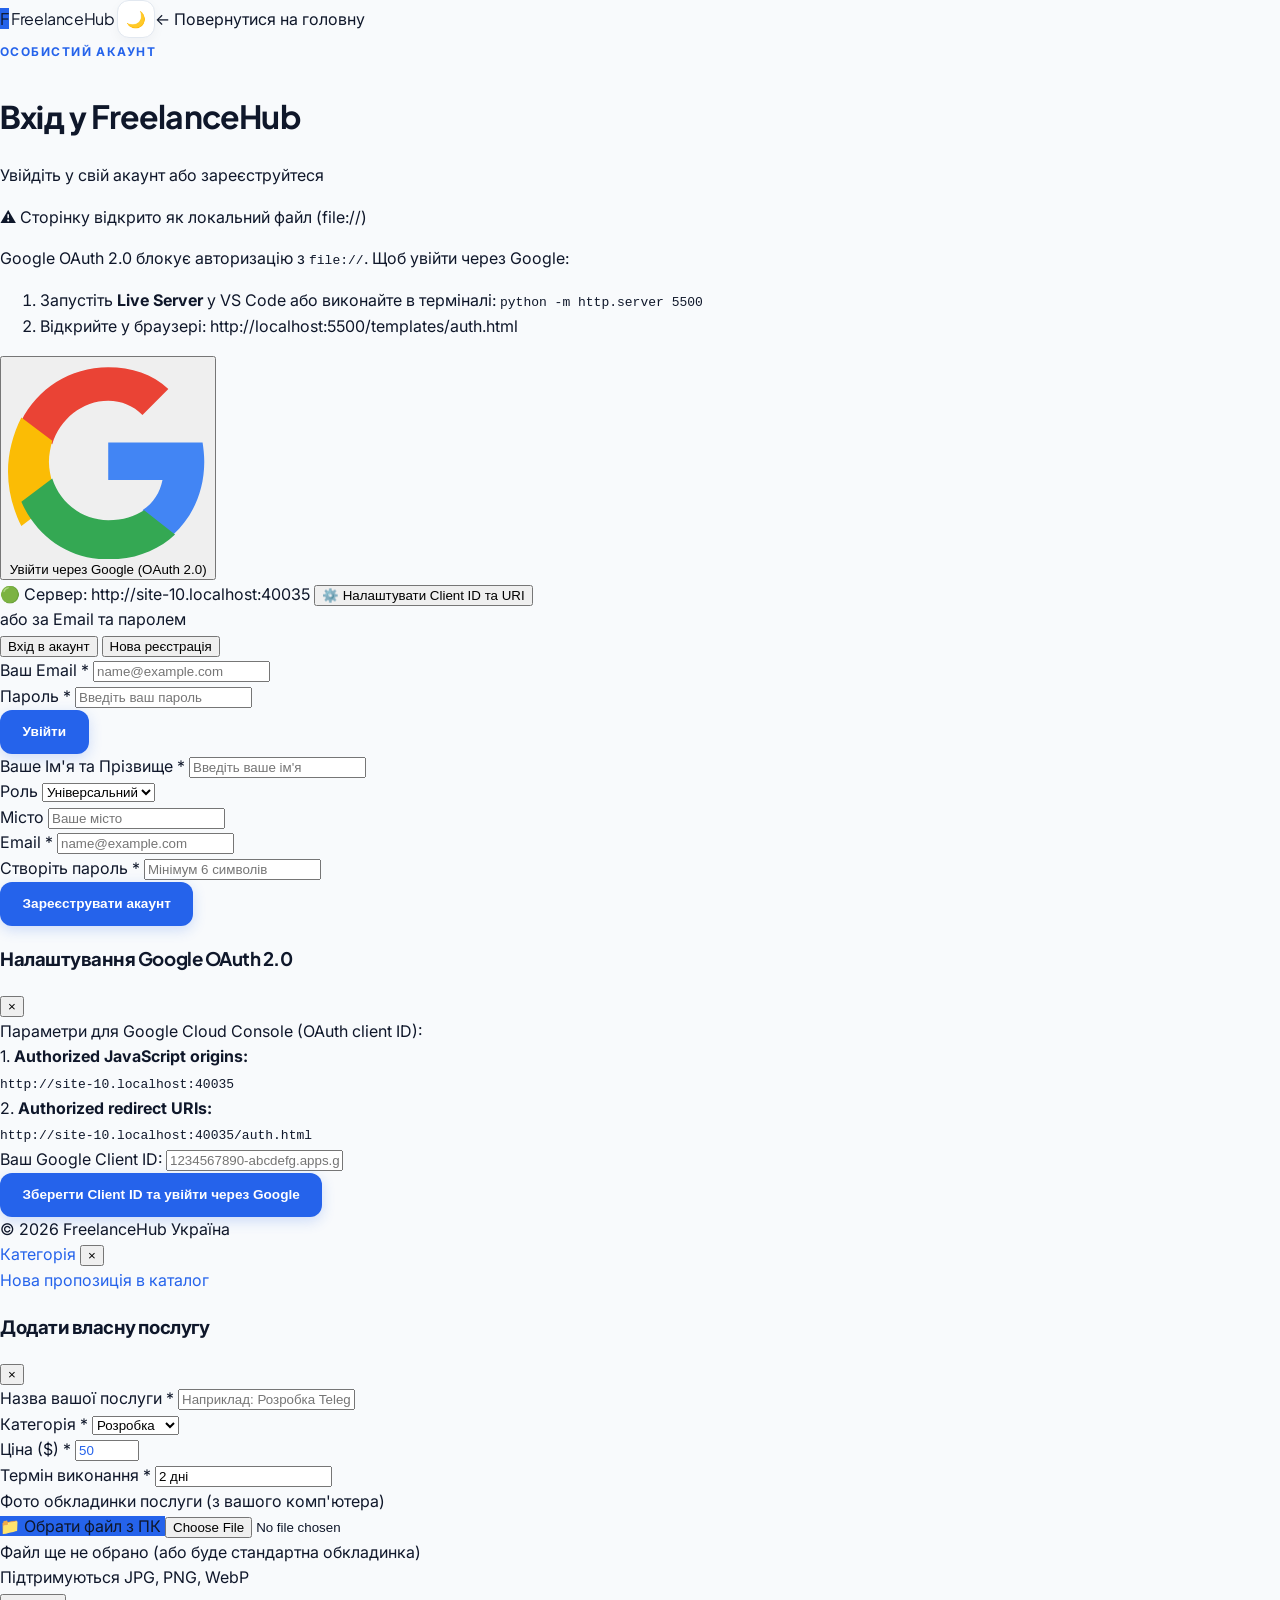
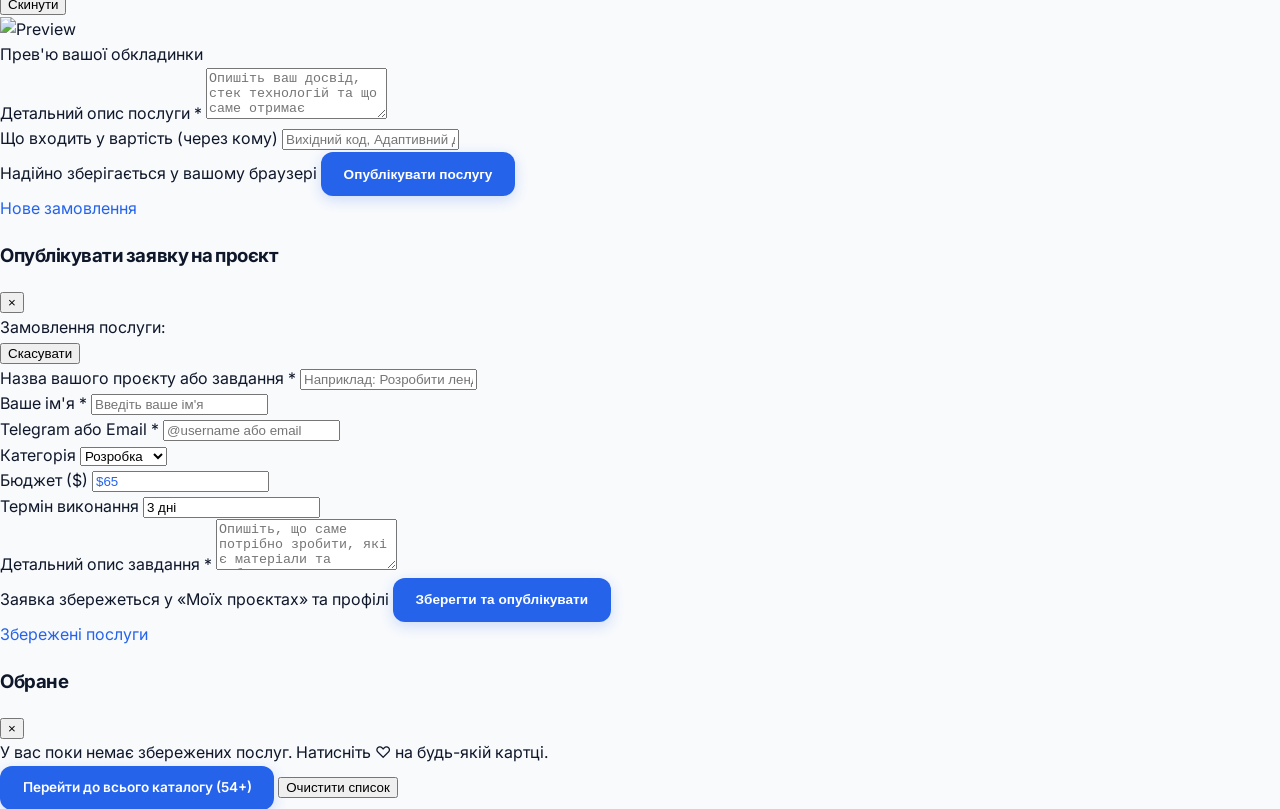
==== commit 9b576aae: "fix auth page" ====
--- a/auth.html
+++ b/auth.html
@@ -53,7 +53,7 @@
                 </button>
                 <div class="flex items-center justify-between text-[11px]">
                     <span id="origin-status-badge" class="text-slate-400"></span>
-                    <button type="button" id="open-google-config-btn" class="hidden font-semibold text-slate-500 hover:text-blue-600 underline">
+                    <button type="button" id="open-google-config-btn" class="font-semibold text-slate-500 hover:text-blue-600 underline">
                         ⚙️ Налаштувати Client ID та URI
                     </button>
                 </div>
@@ -171,6 +171,7 @@
         })();
 
         function initAuthPage() {
+            localStorage.removeItem('fh_google_client_id');
             const tabLogin = document.getElementById('tab-login');
             const tabReg = document.getElementById('tab-register');
             const formLogin = document.getElementById('login-form');
